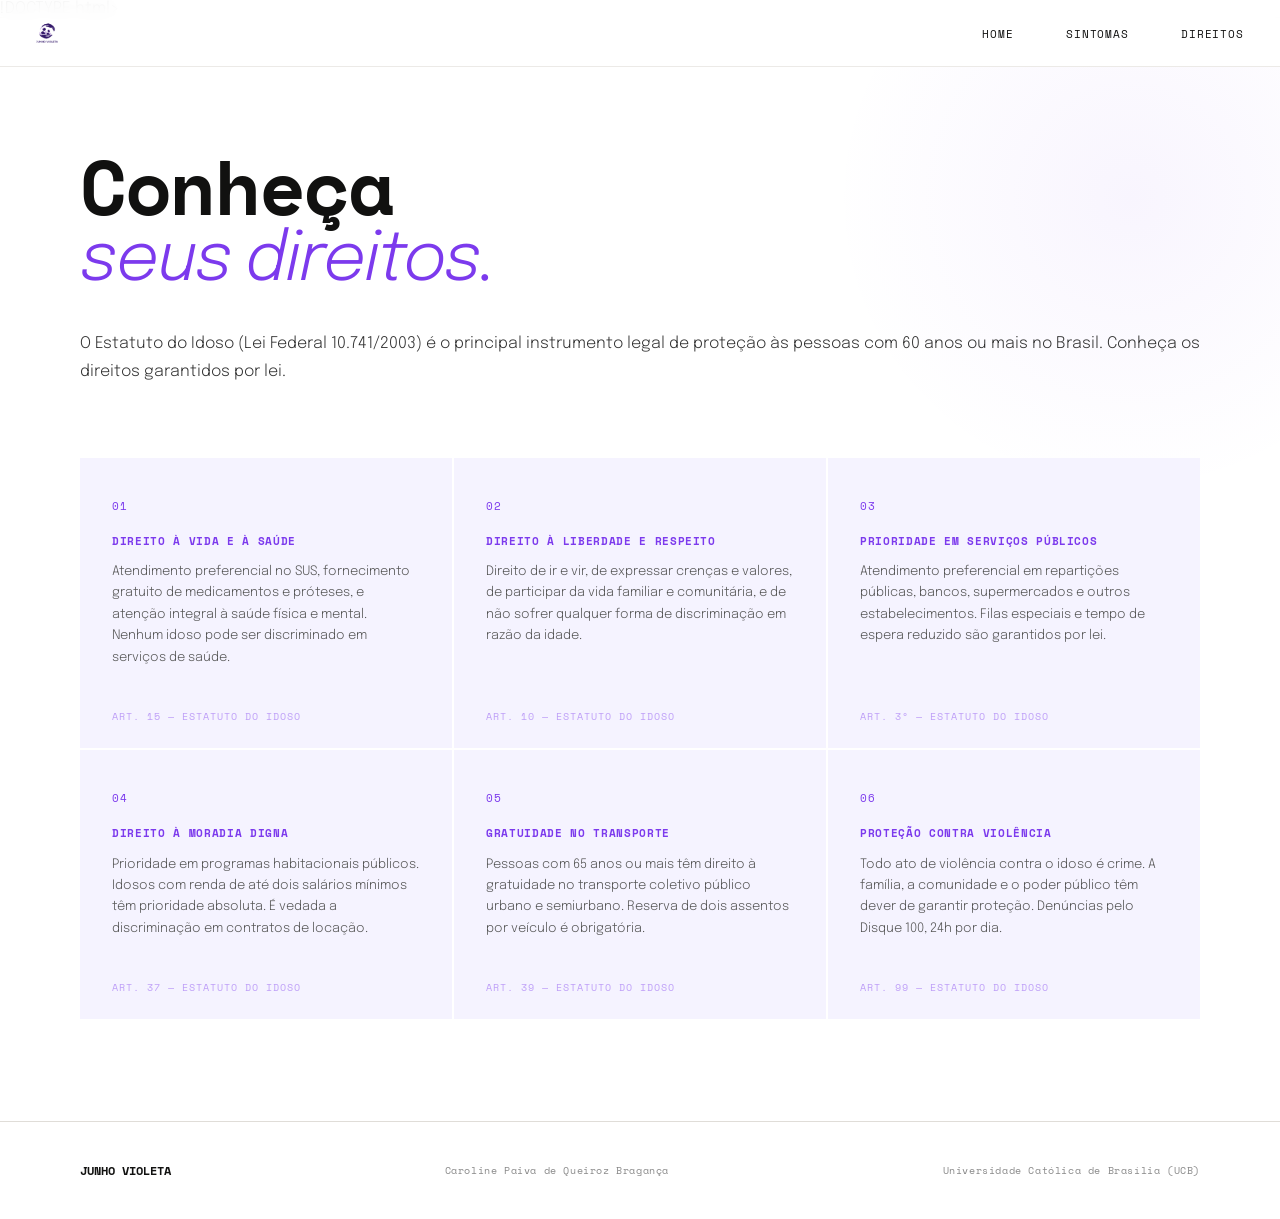
==== direitos.html @ 2c575200 "primeiro commit" ====
!DOCTYPE html>
<html lang="pt-BR">
<head>
<meta charset="UTF-8">
<meta name="viewport" content="width=device-width, initial-scale=1.0">
<title>Junho Violeta</title>

<link rel="preconnect" href="https://fonts.googleapis.com">
<link rel="preconnect" href="https://fonts.gstatic.com" crossorigin>
<link href="https://fonts.googleapis.com/css2?family=Space+Mono:ital,wght@0,400;0,700;1,400&family=Epilogue:ital,wght@0,300;0,400;0,500;1,300;1,400&display=swap" rel="stylesheet">

<link rel="stylesheet" href="style.css">
</head>

<body>


<!-- NAV -->
<nav>
  <a href="index.html" class="nav-logo">
     <img src="novoidoso.png" alt="IDOSO">
  </a>
  <ul class="nav-links">
    <li><a href="index.html">Home</a></li>
    <li><a href="sintomas.html">Sintomas</a></li>
    <li><a href="direitos.html">Direitos</a></li>
  </ul>
</nav>

<!-- DIREITOS -->
<section class="section-direitos" id="direitos">
 
  <div class="direitos-header">
    <span class="junho-tag"></span>
    <h2 class="direitos-heading">Conheça<br><em>seus direitos.</em></h2>
    <p class="direitos-intro">O Estatuto do Idoso (Lei Federal 10.741/2003) é o principal instrumento legal de proteção às pessoas com 60 anos ou mais no Brasil. Conheça os direitos garantidos por lei.</p>
  </div>
 
  <div class="direitos-grid">
    <div class="direito-card">
      <div class="direito-num">01</div>
      <h3>Direito à Vida e à Saúde</h3>
      <p>Atendimento preferencial no SUS, fornecimento gratuito de medicamentos e próteses, e atenção integral à saúde física e mental. Nenhum idoso pode ser discriminado em serviços de saúde.</p>
      <div class="direito-ref">Art. 15 — Estatuto do Idoso</div>
    </div>
    <div class="direito-card">
      <div class="direito-num">02</div>
      <h3>Direito à Liberdade e Respeito</h3>
      <p>Direito de ir e vir, de expressar crenças e valores, de participar da vida familiar e comunitária, e de não sofrer qualquer forma de discriminação em razão da idade.</p>
      <div class="direito-ref">Art. 10 — Estatuto do Idoso</div>
    </div>
    <div class="direito-card">
      <div class="direito-num">03</div>
      <h3>Prioridade em Serviços Públicos</h3>
      <p>Atendimento preferencial em repartições públicas, bancos, supermercados e outros estabelecimentos. Filas especiais e tempo de espera reduzido são garantidos por lei.</p>
      <div class="direito-ref">Art. 3º — Estatuto do Idoso</div>
    </div>
    <div class="direito-card">
      <div class="direito-num">04</div>
      <h3>Direito à Moradia Digna</h3>
      <p>Prioridade em programas habitacionais públicos. Idosos com renda de até dois salários mínimos têm prioridade absoluta. É vedada a discriminação em contratos de locação.</p>
      <div class="direito-ref">Art. 37 — Estatuto do Idoso</div>
    </div>
    <div class="direito-card">
      <div class="direito-num">05</div>
      <h3>Gratuidade no Transporte</h3>
      <p>Pessoas com 65 anos ou mais têm direito à gratuidade no transporte coletivo público urbano e semiurbano. Reserva de dois assentos por veículo é obrigatória.</p>
      <div class="direito-ref">Art. 39 — Estatuto do Idoso</div>
    </div>
    <div class="direito-card">
      <div class="direito-num">06</div>
      <h3>Proteção contra Violência</h3>
      <p>Todo ato de violência contra o idoso é crime. A família, a comunidade e o poder público têm dever de garantir proteção. Denúncias pelo Disque 100, 24h por dia.</p>
      <div class="direito-ref">Art. 99 — Estatuto do Idoso</div>
    </div>
  </div>
 
 </section>
 
<!-- FOOTER -->
<footer>
  <span class="footer-brand">JUNHO VIOLETA</span>
    <span class="footer-copy">Caroline Paiva de Queiroz Bragança</span>

  <span class="footer-copy"> Universidade Católica de Brasília (UCB) </span>
</footer>
 
</body>
---- style.css ----
*, *::before, *::after { 
    box-sizing: border-box;
    margin: 0; 
    padding: 0; }
 
  :root {
    --black: #111110;
    --white: #ffffff;
    --gray: #888;
    --violet: #7c3aed;
    --violet-light: #a78bfa;
    --violet-pale: #f5f3ff;
    --violet-mid: #ede9fe;
  }
 
  html { 
    font-size: 16px; 
    scroll-behavior: smooth; }
 
  body {
    background: var(--white);
    color: var(--black);
    font-family: "Epilogue", sans-serif;
    font-weight: 300;
    overflow-x: hidden;
  }
 
  @keyframes fadeUp {
    from { opacity: 0; transform: translateY(28px); }
    to   { opacity: 1; transform: translateY(0); }
  }
  @keyframes fadeIn {
    from { opacity: 0; }
    to   { opacity: 1; }
  }
 
  /* NAV */
  nav {
    position: fixed; top: 0; left: 0; right: 0; z-index: 100;
    display: flex; align-items: center; justify-content: space-between;
    padding: 22px 36px;
    background: rgba(255,255,255,0.92);
    backdrop-filter: blur(8px);
    border-bottom: 1px solid rgba(224,221,216,0.6);
  }

  .nav-logo {
  display: block;
  width: 22px;
  height: 22px;
  text-decoration: none;
  animation: fadeIn 0.5s ease both;
}

  .nav-logo img {
  width: 100%;
  height: 100%;
  object-fit: contain;
}
 
  .nav-links { 
    display: flex; 
    gap: 52px; 
    list-style: none; 
}

  .nav-links li { animation: fadeIn 0.5s ease both; }
  .nav-links li:nth-child(1) { animation-delay: 0.05s; }
  .nav-links li:nth-child(2) { animation-delay: 0.10s; }
  .nav-links li:nth-child(3) { animation-delay: 0.15s; }
 
  .nav-links a {
    font-family: "Space Mono", monospace; 
    font-size: 11px; 
    letter-spacing: 0.08em;
    color: var(--black); 
    text-decoration: none;
     text-transform: uppercase; 
     position: relative;
  }

  .nav-links a::after {
    content: ''; 
    position: absolute; 
    bottom: -2px;
     left: 0;
    width: 0;
    height: 1px; 
    background: var(--violet); 
    transition: width 0.3s ease;
  }

  .nav-links a:hover::after { width: 100%; }


 
  /* JUNHO VIOLETA */
  .section-junho {
    padding: 120px 80px 100px;
    background: var(--white);
    position: relative; overflow: hidden;
  }

  .section-junho::before {
    content: '';
    position: absolute; top: -120px; right: -150px;
    width: 700px; height: 700px;
    background: radial-gradient(ellipse, rgba(124,58,237,0.06) 0%, transparent 70%);
    pointer-events: none;
  }
 
  .junho-top {
    display: flex; justify-content: space-between; align-items: baseline;
    margin-bottom: 64px;
    animation: fadeUp 0.7s cubic-bezier(0.16,1,0.3,1) 0.1s both;
  }

  .junho-tag {
    font-family: "Space Mono", monospace;
    font-size: 10px; 
    letter-spacing: 0.2em; 
    text-transform: uppercase;
    color: var(--violet); 
    display: flex; 
    align-items: center; gap: 12px;
  }

  .junho-tag::before {
    content: none; 
    display: inline-block;
     width: 28px; 
     height: 2px; 
     background: var(--violet);

  }

  .junho-year {
    font-family: "Space Mono", monospace;
    font-size: 10px; 
    color: var(--gray); 
    letter-spacing: 0.1em;
  }
 
  .junho-hero-text {
    margin-bottom: 72px;
    animation: fadeUp 0.8s cubic-bezier(0.16,1,0.3,1) 0.2s both;
  }

  .junho-heading {
    font-family: "Space Mono", monospace;
    font-size: clamp(44px, 7vw, 96px);
    font-weight: 700; 
    line-height: 1.05; 
    letter-spacing: -0.03em;
  }

  .junho-heading em {
    font-style: italic; 
    font-family: "Epilogue", sans-serif;
    font-weight: 300; 
    color: var(--violet); 
    font-size: 0.88em; 
    letter-spacing: -0.01em;
  }
 
  .junho-body {
    display: grid; 
    grid-template-columns: 1fr 1fr; gap: 56px;
    margin-bottom: 80px; 
    padding-bottom: 80px; 
    border-bottom: 1px solid #e0ddd8;
    animation: fadeUp 0.8s cubic-bezier(0.16,1,0.3,1) 0.3s both;
  }

  .junho-col p { font-size: 16px; 
    line-height: 1.8; 
    color: #333; 
}




 
  /* Pillars */
  .junho-pillars {
    display: grid; 
    grid-template-columns: repeat(4, 1fr); 
    gap: 2px;
    margin-bottom: 4px;
    animation: fadeUp 0.8s cubic-bezier(0.16,1,0.3,1) 0.4s both;
  }

  .junho-pillar {
    padding: 40px 32px;
    background: var(--violet-pale);
    transition: background 0.3s ease;
    position: relative; overflow: hidden;
  }

  .junho-pillar::after {
    content: " "; 
    position: absolute; 
    bottom: 0; 
    left: 0; 
    right: 0; 
    height: 3px;
    background: var(--violet);
    transform: scaleX(0); transform-origin: left;
    transition: transform 0.4s cubic-bezier(0.16,1,0.3,1);
  }

  .junho-pillar:hover { background: var(--violet-mid); }
  .junho-pillar:hover::after { transform: scaleX(1); }
 
  .junho-pillar-num {
    font-family: "Space Mono", monospace;
    font-size: 32px; 
    font-weight: 700; 
    letter-spacing: -0.04em;
    color: var(--violet); 
    margin-bottom: 20px; 
    line-height: 1;
  }

  .junho-pillar h3 {
    font-family: "Space Mono", monospace; 
    font-size: 11px; 
    font-weight: 700;
    letter-spacing: 0.06em; 
    text-transform: uppercase; 
    color: var(--violet); 
    margin-bottom: 12px;
  }

  .junho-pillar p { font-size: 13px; 
    line-height: 1.65; 
    color: #555; }
 
  /* CTA */
  .junho-cta-strip {
    display: flex; 
    align-items: center; 
    justify-content: space-between; 
    gap: 40px;
    padding: 40px 48px; 
    background: var(--black); 
    color: var(--white);
    animation: fadeUp 0.8s cubic-bezier(0.16,1,0.3,1) 0.5s both;
  }

  .junho-cta-strip p { 
    font-size: 15px; 
    line-height: 1.6; 
    color: rgba(255,255,255,0.65); 
    max-width: 520px; 
}

  .junho-link {
    font-family: "Space Mono", monospace;
     font-size: 11px; 
     letter-spacing: 0.1em;
    text-transform: uppercase; 
    color: var(--violet-light); 
    text-decoration: none;
    white-space: nowrap; 
    transition: color 0.2s;
  }

  .junho-link:hover { color: var(--white); }




 
  /* DIREITOS */
  .section-direitos {
    padding: 100px 80px;
    background: var(--white);
    position: relative; overflow: hidden;
    border-top: 1px solid #e0ddd8;
  }
  .section-direitos::before {
    content: '';
    position: absolute; top: -120px; right: -150px;
    width: 600px; height: 600px;
    background: radial-gradient(ellipse, rgba(124,58,237,0.05) 0%, transparent 70%);
    pointer-events: none;
  }
 
  .direitos-header {
    margin-bottom: 72px;
    animation: fadeUp 0.8s cubic-bezier(0.16,1,0.3,1) 0.1s both;
  }
  .direitos-heading {
    font-family: "Space Mono", monospace;
    font-size: clamp(44px, 6vw, 88px);
    font-weight: 700; line-height: 1.05; letter-spacing: -0.03em;
    color: var(--black); margin: 28px 0 32px;
  }
  .direitos-heading em {
    font-style: italic; 
    font-family: "Epilogue", sans-serif;
    font-weight: 300; 
    color: var(--violet); 
    font-size: 0.88em;
  }

  .direitos-intro {
    font-size: 16px; 
    line-height: 1.75; 
    color: #333; 
    max-width: 100%;
  }
 
  .direitos-grid {
    display: grid; 
    grid-template-columns: repeat(3, 1fr); 
    gap: 2px;
    margin-bottom: 2px;
    animation: fadeUp 0.8s cubic-bezier(0.16,1,0.3,1) 0.25s both;
  }

  .direito-card {
    padding: 40px 32px 60px;
    background: var(--violet-pale);
    transition: background 0.3s ease;
    position: relative; 
    overflow: hidden;
  }

  .direito-card::after {
    content: ''; 
    position: absolute; 
    bottom: 0; 
    left: 0; 
    right: 0;
    height: 3px;
    background: var(--violet);
    transform: scaleX(0); 
    transform-origin: left;
    transition: transform 0.4s cubic-bezier(0.16,1,0.3,1);
  }

  .direito-card:hover { background: var(--violet-mid); }
  .direito-card:hover::after { transform: scaleX(1); }
 
  .direito-num {
    font-family: "Space Mono", monospace;
    font-size: 11px; 
    letter-spacing: 0.12em; 
    color: var(--violet); 
    margin-bottom: 20px;
  }

  .direito-card h3 {
    font-family: "Space Mono", monospace;
    font-size: 11px; 
    font-weight: 700; 
    letter-spacing: 0.06em; 
    text-transform: uppercase;
    color: var(--violet); 
    margin-bottom: 12px; 
    line-height: 1.4;
  }

  .direito-card p {
    font-size: 13px; 
    line-height: 1.65; 
    color: #555; 
    margin-bottom: 20px;
  }

  .direito-ref {
    font-family: "Space Mono", monospace;
    font-size: 10px; 
    letter-spacing: 0.1em; 
    text-transform: uppercase;
    color: rgba(124,58,237,0.45);
    position: absolute; 
    bottom: 24px; 
    left: 32px;
  }
 


  /* FOOTER */
  footer {
    padding: 40px 80px; 
    display: flex; 
    justify-content: space-between; 
    align-items: center;
    border-top: 1px solid #e0ddd8;
  }

  .footer-brand { 
    font-family: "Space Mono", monospace; 
    font-size: 12px; 
    font-weight: 700; 
}

  .footer-copy { 
    font-family: "Space Mono", monospace; 
    font-size: 10px;
     color: var(--gray); 
     letter-spacing: 0.06em; 
 }


  /* =============================================
     MEDIA QUERIES — RESPONSIVIDADE
     ============================================= */
 
  /* Laptop médio (até 1100px) */
  @media (max-width: 1100px) {
    .section-junho {
      padding: 100px 56px 80px;
    }
    .section-direitos {
      padding: 80px 56px;
    }
    footer {
      padding: 40px 56px;
    }
    .nav-links {
      gap: 36px;
    }
  }
 
  /* Laptop pequeno / janela menor (até 960px) */
  @media (max-width: 960px) {
    .section-junho {
      padding: 90px 40px 72px;
    }
    .section-direitos {
      padding: 72px 40px;
    }
    footer {
      padding: 36px 40px;
    }
 
    /* 4 colunas → 2 colunas */
    .junho-pillars {
      grid-template-columns: repeat(2, 1fr);
    }
 
    /* 3 colunas → 2 colunas */
    .direitos-grid {
      grid-template-columns: repeat(2, 1fr);
    }
 
    /* CTA strip: deixa o link quebrar linha se necessário */
    .junho-cta-strip {
      flex-wrap: wrap;
      gap: 24px;
      padding: 32px 36px;
    }
 
    .junho-cta-strip p {
      max-width: 100%;
    }
  }
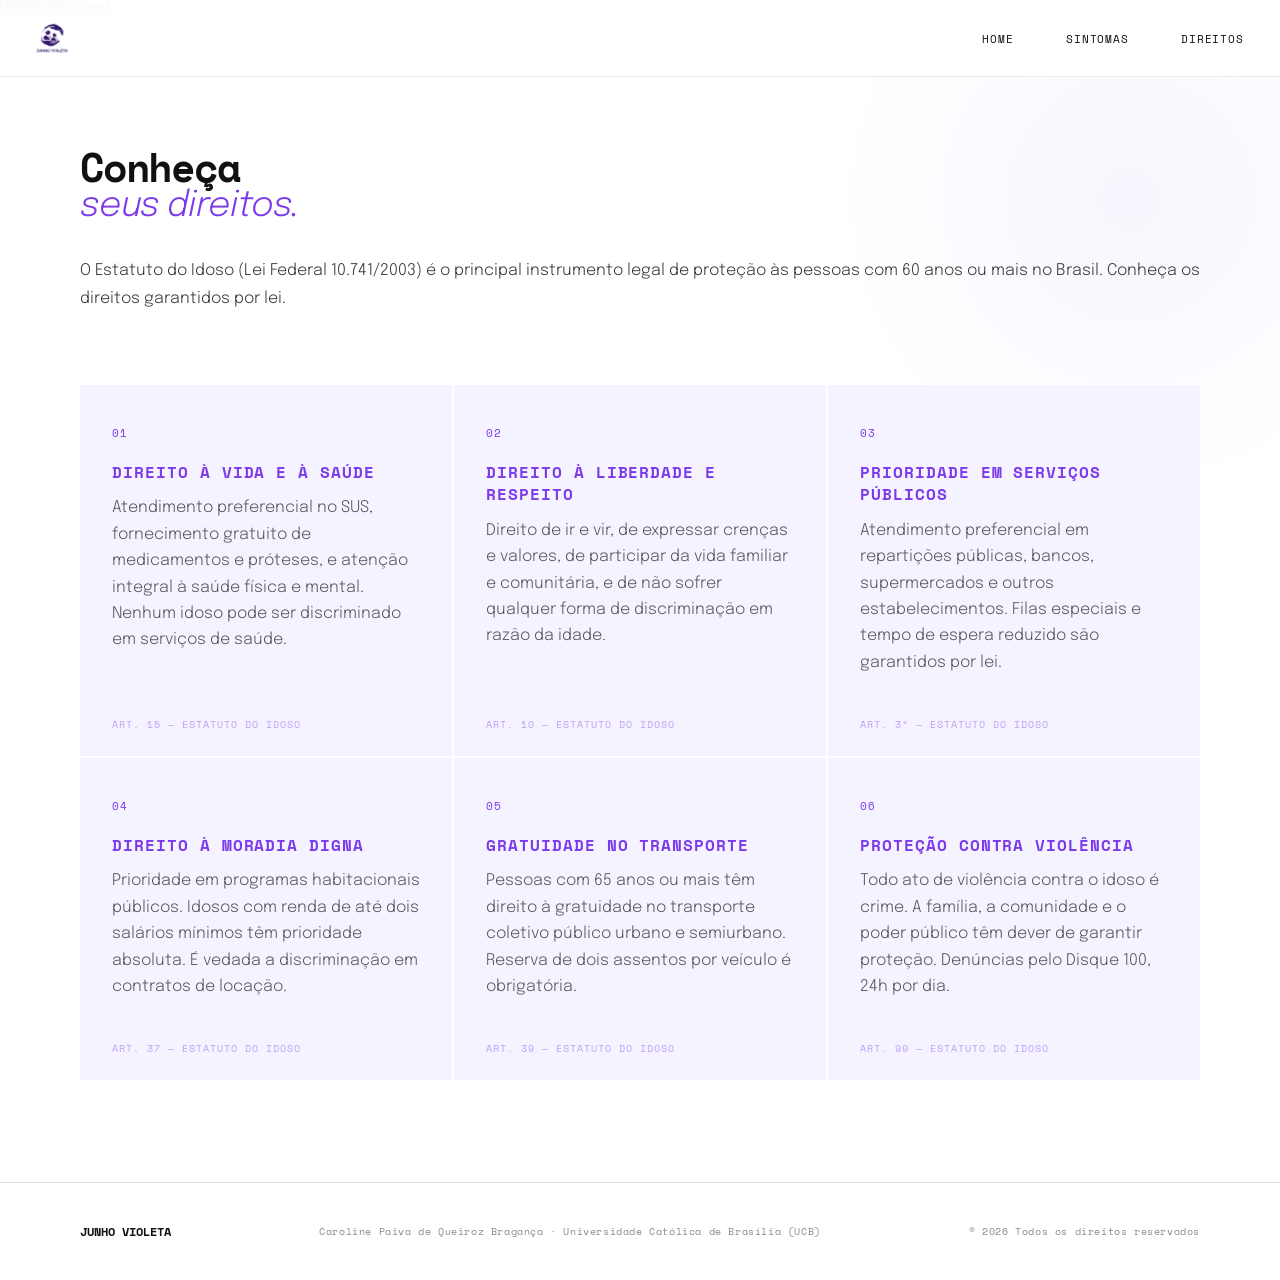
==== commit 3f829bd2: "tamanho da fonte" ====
--- a/direitos.html
+++ b/direitos.html
@@ -80,9 +80,8 @@
 <!-- FOOTER -->
 <footer>
   <span class="footer-brand">JUNHO VIOLETA</span>
-    <span class="footer-copy">Caroline Paiva de Queiroz Bragança</span>
-
-  <span class="footer-copy"> Universidade Católica de Brasília (UCB) </span>
+  <span class="footer-copy">Caroline Paiva de Queiroz Bragança · Universidade Católica de Brasília (UCB)</span>
+  <span class="footer-copy">© 2026 Todos os direitos reservados</span>
 </footer>
  
 </body>
--- a/style.css
+++ b/style.css
@@ -1,4 +1,4 @@
- *, *::before, *::after { 
+*, *::before, *::after { 
     box-sizing: border-box;
     margin: 0; 
     padding: 0; }
@@ -22,6 +22,7 @@
     color: var(--black);
     font-family: "Epilogue", sans-serif;
     font-weight: 300;
+    font-size: 16px;
     overflow-x: hidden;
   }
  
@@ -36,8 +37,14 @@
  
   /* NAV */
   nav {
-    position: fixed; top: 0; left: 0; right: 0; z-index: 100;
-    display: flex; align-items: center; justify-content: space-between;
+    position: fixed; 
+    top: 0; 
+    left: 0; 
+    right: 0; 
+    z-index: 100;
+    display: flex; 
+    align-items: center; 
+    justify-content: space-between;
     padding: 22px 36px;
     background: rgba(255,255,255,0.92);
     backdrop-filter: blur(8px);
@@ -46,8 +53,8 @@
 
   .nav-logo {
   display: block;
-  width: 22px;
-  height: 22px;
+  width: 32px;
+  height: 32px;
   text-decoration: none;
   animation: fadeIn 0.5s ease both;
 }
@@ -96,7 +103,7 @@
  
   /* JUNHO VIOLETA */
   .section-junho {
-    padding: 120px 80px 100px;
+    padding: 100px 80px 100px;
     background: var(--white);
     position: relative; overflow: hidden;
   }
@@ -148,10 +155,11 @@
 
   .junho-heading {
     font-family: "Space Mono", monospace;
-    font-size: clamp(44px, 7vw, 96px);
+    font-size: 40px;
     font-weight: 700; 
     line-height: 1.05; 
     letter-spacing: -0.03em;
+    word-spacing: -0.15em;
   }
 
   .junho-heading em {
@@ -224,7 +232,7 @@
 
   .junho-pillar h3 {
     font-family: "Space Mono", monospace; 
-    font-size: 11px; 
+    font-size: 16px; 
     font-weight: 700;
     letter-spacing: 0.06em; 
     text-transform: uppercase; 
@@ -232,7 +240,7 @@
     margin-bottom: 12px;
   }
 
-  .junho-pillar p { font-size: 13px; 
+  .junho-pillar p { font-size: 16px; 
     line-height: 1.65; 
     color: #555; }
  
@@ -293,7 +301,7 @@
   }
   .direitos-heading {
     font-family: "Space Mono", monospace;
-    font-size: clamp(44px, 6vw, 88px);
+    font-size: 40px;
     font-weight: 700; line-height: 1.05; letter-spacing: -0.03em;
     color: var(--black); margin: 28px 0 32px;
   }
@@ -354,7 +362,7 @@
 
   .direito-card h3 {
     font-family: "Space Mono", monospace;
-    font-size: 11px; 
+    font-size: 16px; 
     font-weight: 700; 
     letter-spacing: 0.06em; 
     text-transform: uppercase;
@@ -364,7 +372,7 @@
   }
 
   .direito-card p {
-    font-size: 13px; 
+    font-size: 16px; 
     line-height: 1.65; 
     color: #555; 
     margin-bottom: 20px;
@@ -458,6 +466,4 @@
     .junho-cta-strip p {
       max-width: 100%;
     }
-  }
- 
-    +  }
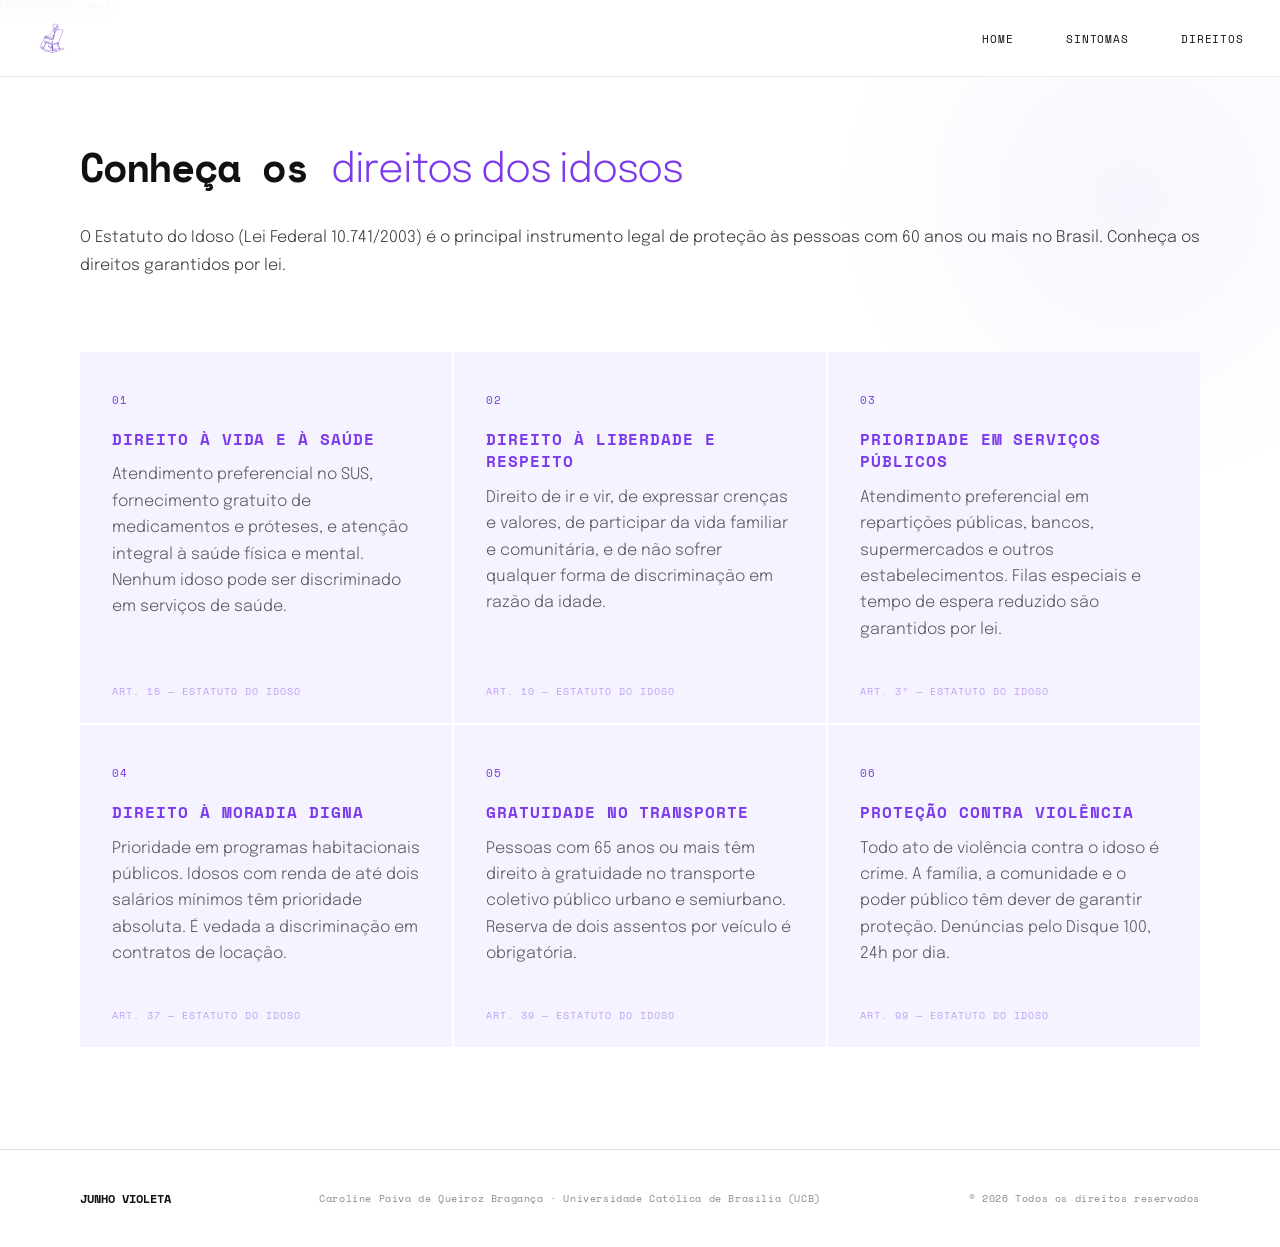
==== commit c1e8c3bf: "alteraçao de fonte" ====
--- a/direitos.html
+++ b/direitos.html
@@ -32,7 +32,7 @@
  
   <div class="direitos-header">
     <span class="junho-tag"></span>
-    <h2 class="direitos-heading">Conheça<br><em>seus direitos.</em></h2>
+    <h2 class="direitos-heading">Conheça os <span style="color:#7c3aed; font-family:'Epilogue',sans-serif; font-weight:300;">direitos dos idosos</span></h2>
     <p class="direitos-intro">O Estatuto do Idoso (Lei Federal 10.741/2003) é o principal instrumento legal de proteção às pessoas com 60 anos ou mais no Brasil. Conheça os direitos garantidos por lei.</p>
   </div>
  
--- a/style.css
+++ b/style.css
@@ -103,7 +103,7 @@
  
   /* JUNHO VIOLETA */
   .section-junho {
-    padding: 100px 80px 100px;
+    padding: 140px 80px 100px;
     background: var(--white);
     position: relative; overflow: hidden;
   }
@@ -163,7 +163,7 @@
   }
 
   .junho-heading em {
-    font-style: italic; 
+    font-style: bold;
     font-family: "Epilogue", sans-serif;
     font-weight: 300; 
     color: var(--violet); 
@@ -174,9 +174,8 @@
   .junho-body {
     display: grid; 
     grid-template-columns: 1fr 1fr; gap: 56px;
-    margin-bottom: 80px; 
-    padding-bottom: 80px; 
-    border-bottom: 1px solid #e0ddd8;
+    margin-bottom: 72px; 
+    padding-bottom: 0px; 
     animation: fadeUp 0.8s cubic-bezier(0.16,1,0.3,1) 0.3s both;
   }
 
@@ -306,7 +305,7 @@
     color: var(--black); margin: 28px 0 32px;
   }
   .direitos-heading em {
-    font-style: italic; 
+    font-style: bold; 
     font-family: "Epilogue", sans-serif;
     font-weight: 300; 
     color: var(--violet); 
@@ -421,7 +420,7 @@
   /* Laptop médio (até 1100px) */
   @media (max-width: 1100px) {
     .section-junho {
-      padding: 100px 56px 80px;
+      padding: 140px 56px 80px;
     }
     .section-direitos {
       padding: 80px 56px;
